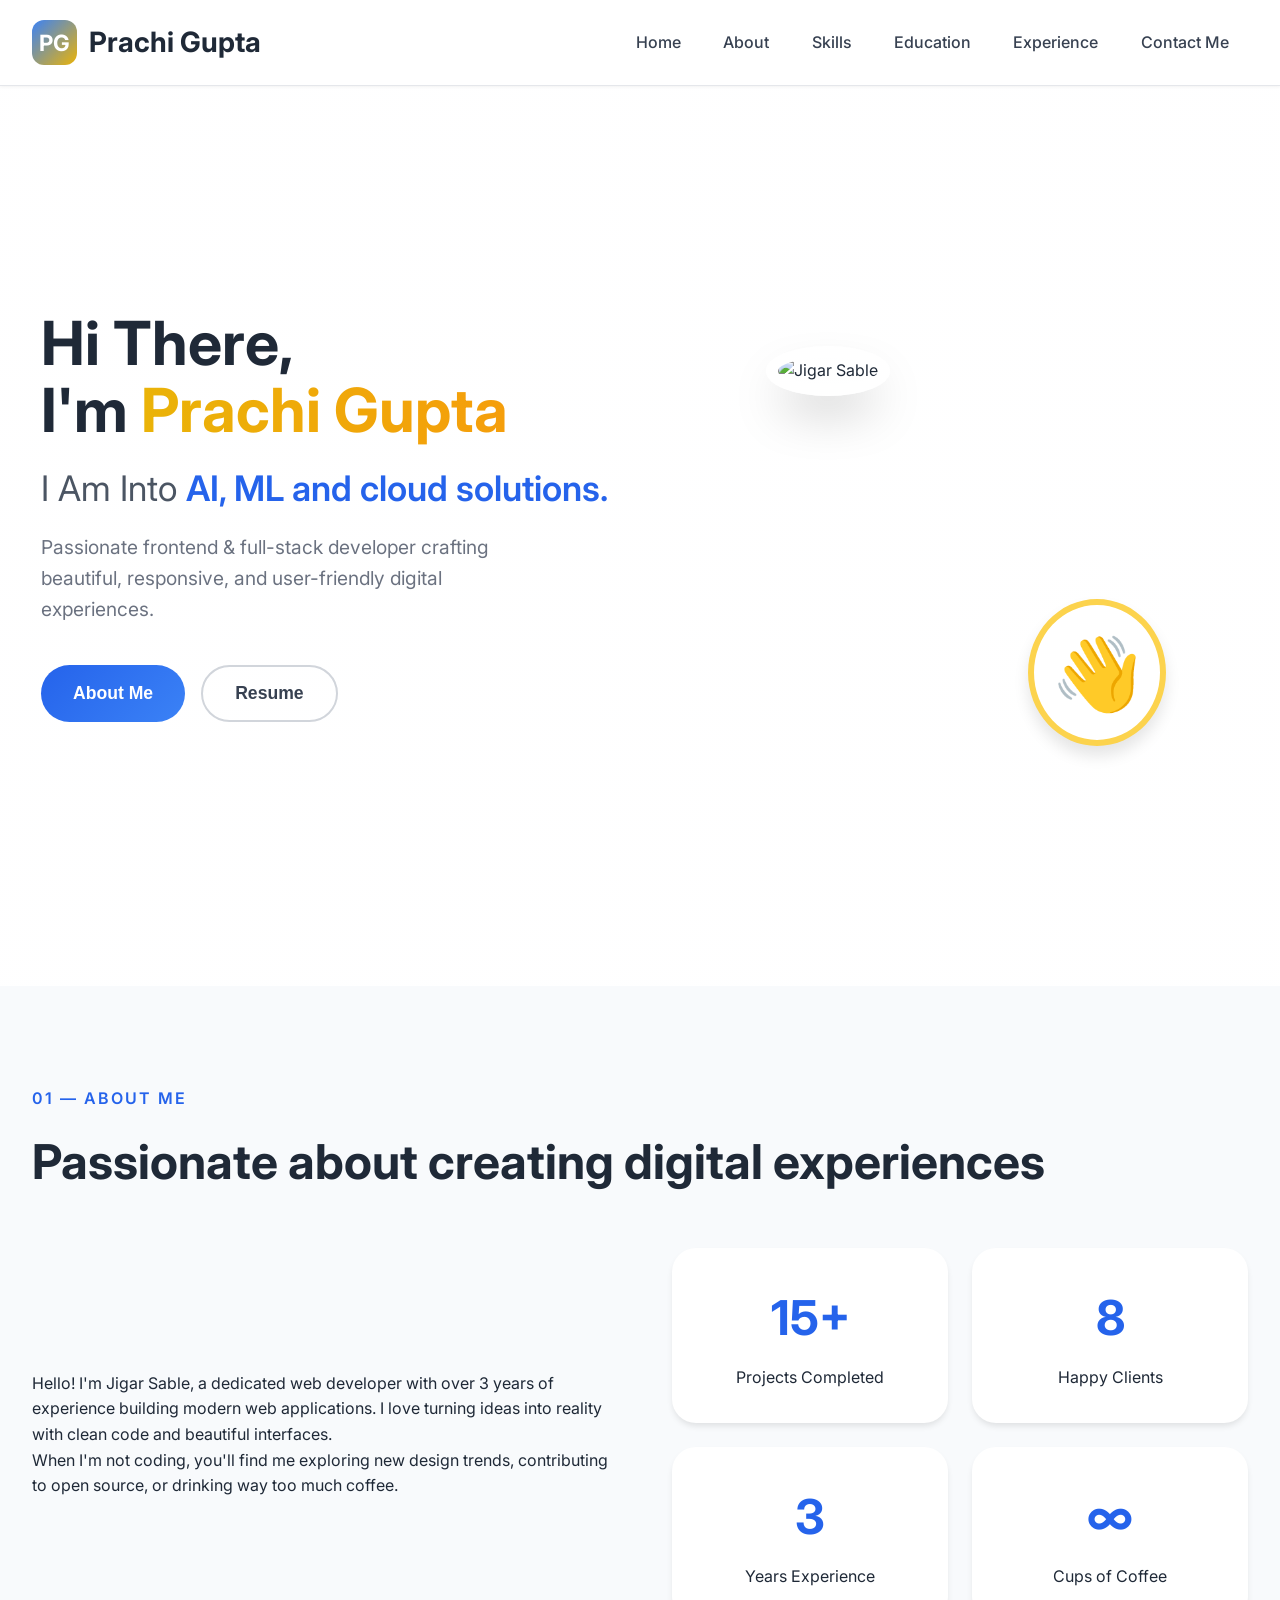
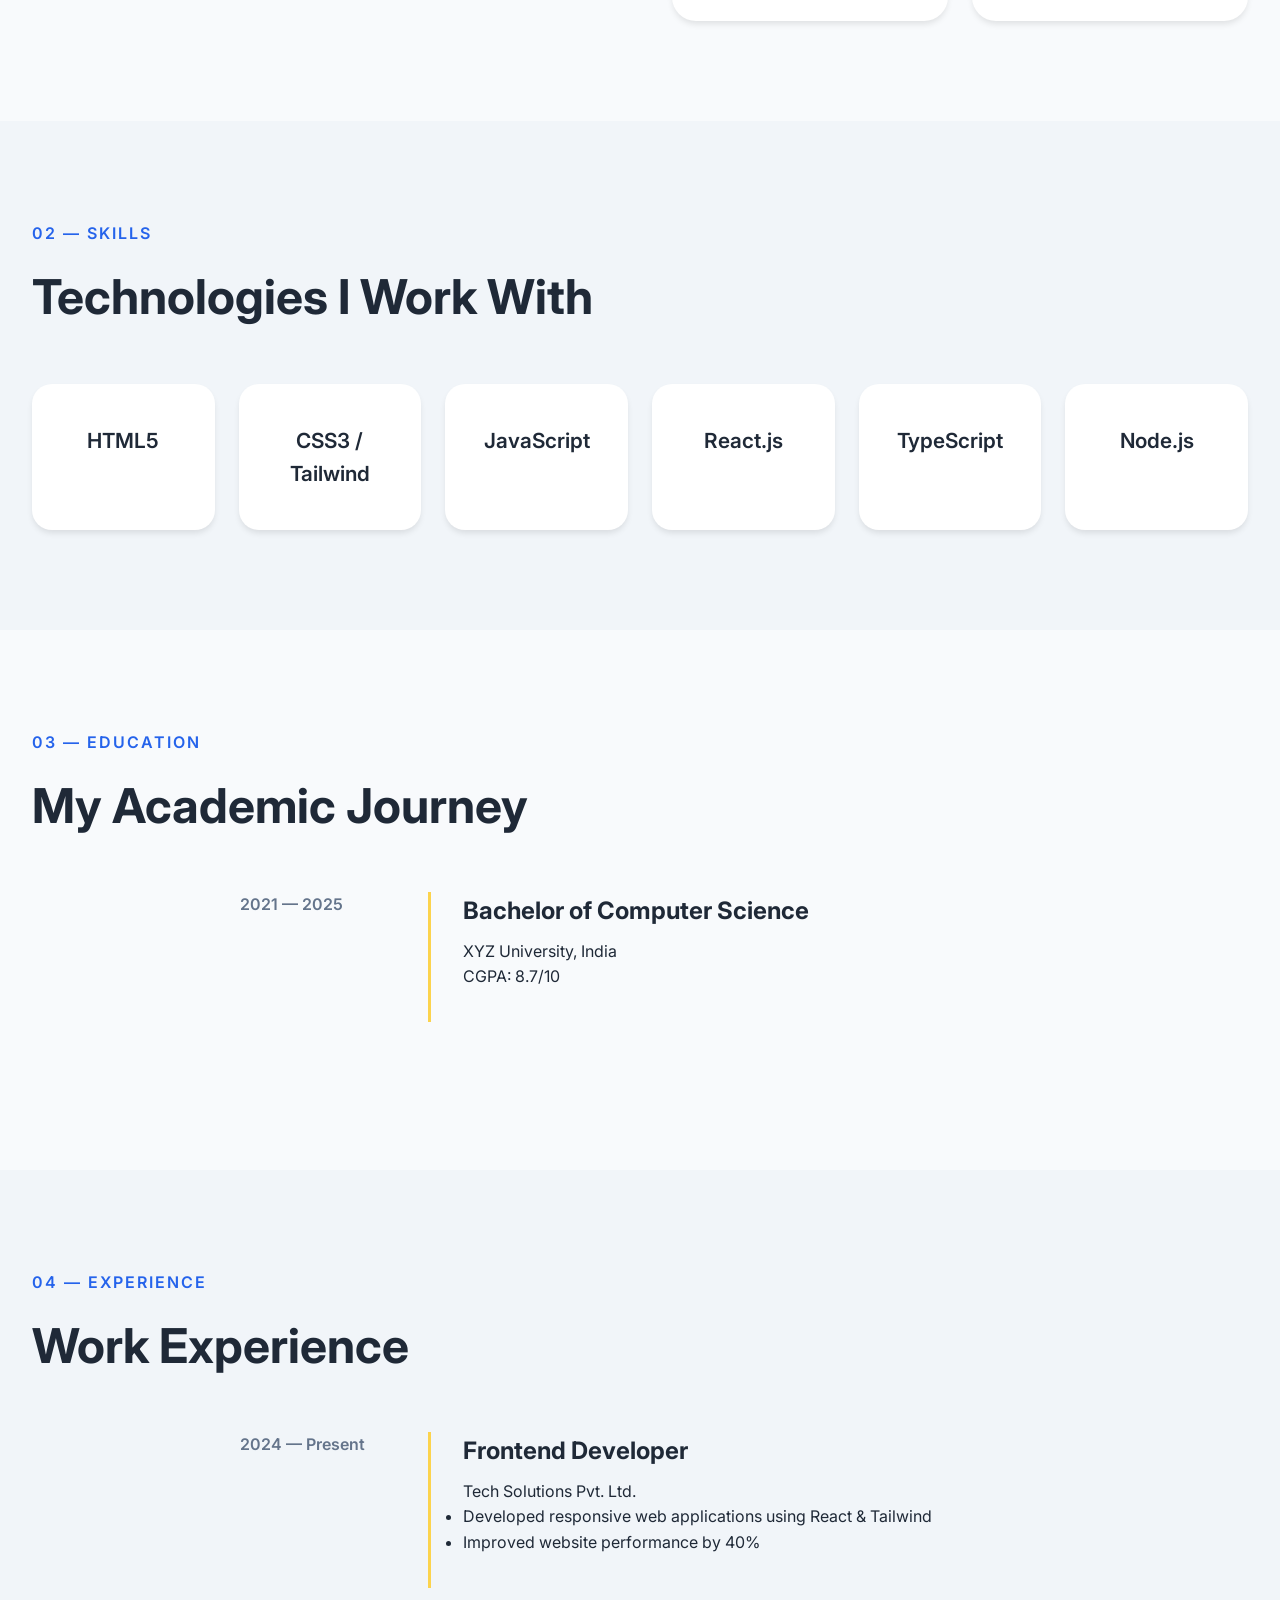
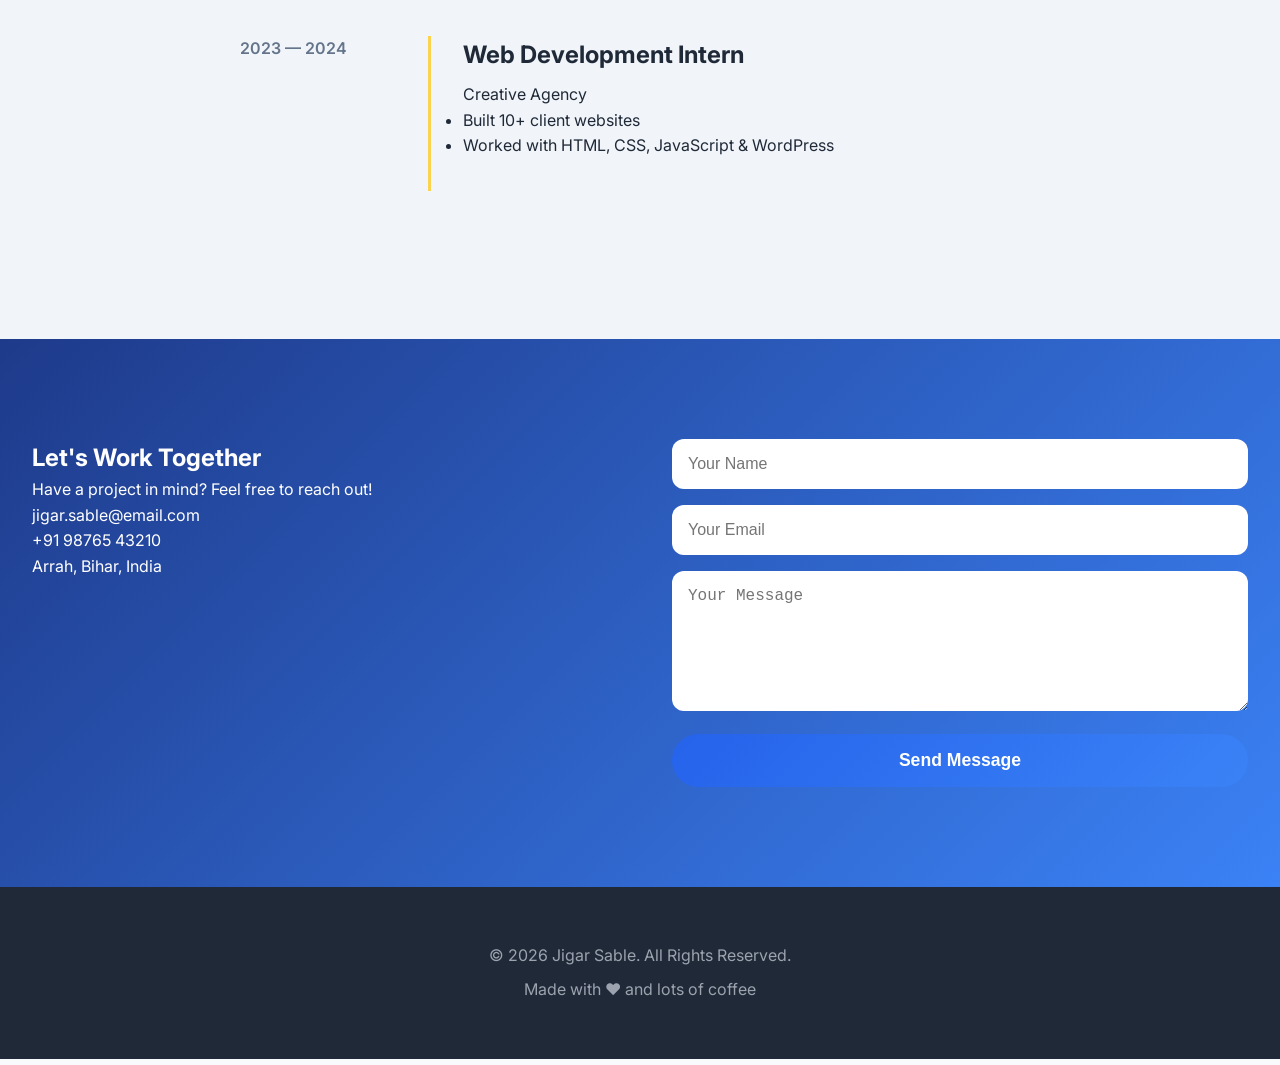
==== my_portfolio/index.html @ 1f9a7dc2 "Synced changes" ====
<!DOCTYPE html>
<html lang="en">
<head>
    <meta charset="UTF-8">
    <meta name="viewport" content="width=device-width, initial-scale=1.0">
    <title>Jigar Sable | Web Developer</title>

    <link rel="stylesheet" href="style.css">
    <link rel="javascript" href="script.js">
</head>
<body>

    <!-- Navbar -->
    <nav class="navbar">
        <div class="nav-container">
            <div class="logo">
                <span class="logo-icon">PG</span>
                <span class="logo-text">Prachi Gupta</span>
            </div>
            
            <div class="nav-links">
                <a href="#home">Home</a>
                <a href="#about">About</a>
                <a href="#skills">Skills</a>
                <a href="#education">Education</a>
                <a href="#experience">Experience</a>
                <a href="#contact">Contact Me</a>
            </div>
        </div>
    </nav>

    <!-- Hero Section -->
    <section id="home" class="hero">
        <div class="hero-content">
            <div class="hero-text">
                <h1>Hi There,<br>I'm <span class="highlight">Prachi Gupta</span></h1>
                <p class="tagline">I Am Into <span class="web-dev">AI, ML and cloud solutions.</span></p>
                <p class="description">
                    Passionate frontend & full-stack developer crafting beautiful, responsive, and user-friendly digital experiences.
                </p>
                
                <div class="hero-buttons">
                    <button onclick="document.getElementById('contact').scrollIntoView({ behavior: 'smooth' })" class="btn-primary">
                        About Me <i class="fas fa-arrow-right"></i>
                    </button>
                    <button onclick="alert('Resume downloaded! (Demo)')" class="btn-secondary">
                        <i class="fas fa-download"></i> Resume
                    </button>
                </div>

                <div class="social-links">
                    <a href="#"><i class="fab fa-linkedin-in"></i></a>
                    <a href="#"><i class="fab fa-twitter"></i></a>
                    <a href="#"><i class="fab fa-instagram"></i></a>
                    <a href="#"><i class="fab fa-telegram-plane"></i></a>
                    <a href="#"><i class="fab fa-discord"></i></a>
                </div>
            </div>

            <div class="hero-image">
                <div class="avatar-container">
                    <img src="https://picsum.photos/id/64/600/600" alt="Jigar Sable">
                    <div class="wave-emoji">👋</div>
                </div>
            </div>
        </div>
    </section>

    <!-- About Section -->
    <section id="about" class="section">
        <div class="container">
            <span class="section-number">01 — ABOUT ME</span>
            <h2 class="section-title">Passionate about creating digital experiences</h2>
            
            <div class="about-grid">
                <div class="about-text">
                    <p>Hello! I'm Jigar Sable, a dedicated web developer with over 3 years of experience building modern web applications. I love turning ideas into reality with clean code and beautiful interfaces.</p>
                    <p>When I'm not coding, you'll find me exploring new design trends, contributing to open source, or drinking way too much coffee.</p>
                </div>
                
                <div class="stats-grid">
                    <div class="stat-card">
                        <h3>15+</h3>
                        <p>Projects Completed</p>
                    </div>
                    <div class="stat-card">
                        <h3>8</h3>
                        <p>Happy Clients</p>
                    </div>
                    <div class="stat-card">
                        <h3>3</h3>
                        <p>Years Experience</p>
                    </div>
                    <div class="stat-card">
                        <h3>∞</h3>
                        <p>Cups of Coffee</p>
                    </div>
                </div>
            </div>
        </div>
    </section>

    <!-- Skills Section -->
    <section id="skills" class="section bg-light">
        <div class="container">
            <div class="text-center">
                <span class="section-number">02 — SKILLS</span>
                <h2 class="section-title">Technologies I Work With</h2>
            </div>
            
            <div class="skills-grid">
                <div class="skill-card">HTML5</div>
                <div class="skill-card">CSS3 / Tailwind</div>
                <div class="skill-card">JavaScript</div>
                <div class="skill-card">React.js</div>
                <div class="skill-card">TypeScript</div>
                <div class="skill-card">Node.js</div>
            </div>
        </div>
    </section>

    <!-- Education Section -->
    <section id="education" class="section">
        <div class="container">
            <div class="text-center">
                <span class="section-number">03 — EDUCATION</span>
                <h2 class="section-title">My Academic Journey</h2>
            </div>
            
            <div class="timeline">
                <div class="timeline-item">
                    <div class="timeline-date">2021 — 2025</div>
                    <div class="timeline-content">
                        <h3>Bachelor of Computer Science</h3>
                        <p class="institution">XYZ University, India</p>
                        <p>CGPA: 8.7/10</p>
                    </div>
                </div>
            </div>
        </div>
    </section>

    <!-- Experience Section -->
    <section id="experience" class="section bg-light">
        <div class="container">
            <div class="text-center">
                <span class="section-number">04 — EXPERIENCE</span>
                <h2 class="section-title">Work Experience</h2>
            </div>
            
            <div class="timeline">
                <div class="timeline-item">
                    <div class="timeline-date">2024 — Present</div>
                    <div class="timeline-content">
                        <h3>Frontend Developer</h3>
                        <p class="institution">Tech Solutions Pvt. Ltd.</p>
                        <ul>
                            <li>Developed responsive web applications using React & Tailwind</li>
                            <li>Improved website performance by 40%</li>
                        </ul>
                    </div>
                </div>
                
                <div class="timeline-item">
                    <div class="timeline-date">2023 — 2024</div>
                    <div class="timeline-content">
                        <h3>Web Development Intern</h3>
                        <p class="institution">Creative Agency</p>
                        <ul>
                            <li>Built 10+ client websites</li>
                            <li>Worked with HTML, CSS, JavaScript & WordPress</li>
                        </ul>
                    </div>
                </div>
            </div>
        </div>
    </section>

    <!-- Contact Section -->
    <section id="contact" class="section contact-section">
        <div class="container">
            <div class="contact-grid">
                <div>
                    <h2>Let's Work Together</h2>
                    <p>Have a project in mind? Feel free to reach out!</p>
                    
                    <div class="contact-info">
                        <p><i class="fas fa-envelope"></i> jigar.sable@email.com</p>
                        <p><i class="fas fa-phone"></i> +91 98765 43210</p>
                        <p><i class="fas fa-map-marker-alt"></i> Arrah, Bihar, India</p>
                    </div>
                </div>
                
                <form class="contact-form">
                    <input type="text" placeholder="Your Name" required>
                    <input type="email" placeholder="Your Email" required>
                    <textarea placeholder="Your Message" rows="6" required></textarea>
                    <button type="submit" class="btn-primary">Send Message</button>
                </form>
            </div>
        </div>
    </section>

    <!-- Footer -->
    <footer class="footer">
        <div class="container">
            <p>&copy; 2026 Jigar Sable. All Rights Reserved.</p>
            <p>Made with ❤️ and lots of coffee</p>
        </div>
    </footer>

</body>
</html>
---- my_portfolio/style.css ----
/* styles.css */
@import url('https://fonts.googleapis.com/css2?family=Inter:wght@400;500;600;700&display=swap');

* {
    margin: 0;
    padding: 0;
    box-sizing: border-box;
}

body {
    font-family: 'Inter', system_ui, sans-serif;
    line-height: 1.6;
    color: #1f2937;
    background-color: #f8fafc;
}

/* Navbar */
.navbar {
    background: white;
    border-bottom: 1px solid #e5e7eb;
    position: sticky;
    top: 0;
    z-index: 1000;
    box-shadow: 0 1px 3px rgba(0,0,0,0.05);
}

.nav-container {
    max-width: 1280px;
    margin: 0 auto;
    padding: 1.25rem 2rem;
    display: flex;
    align-items: center;
    justify-content: space-between;
}

.logo {
    display: flex;
    align-items: center;
    gap: 12px;
    font-size: 1.75rem;
    font-weight: 700;
}

.logo-icon {
    background: linear-gradient(135deg, #3b82f6, #eab308);
    color: white;
    width: 45px;
    height: 45px;
    border-radius: 12px;
    display: flex;
    align-items: center;
    justify-content: center;
    font-size: 1.4rem;
}

.nav-links a {
    margin: 0 1.2rem;
    text-decoration: none;
    color: #374151;
    font-weight: 500;
    transition: color 0.3s;
}

.nav-links a:hover {
    color: #eab308;
}

.hire-btn {
    background: #2563eb;
    color: white;
    border: none;
    padding: 12px 24px;
    border-radius: 9999px;
    font-weight: 600;
    cursor: pointer;
    display: flex;
    align-items: center;
    gap: 8px;
    transition: all 0.3s;
}

.hire-btn:hover {
    background: #1d4ed8;
    transform: translateY(-2px);
}

/* Hero */
.hero {
    min-height: 100vh;
    background: linear-gradient(rgba(255,255,255,0.95), rgba(255,255,255,0.95)),
                url('https://picsum.photos/id/1015/1920/1080') center/cover;
    display: flex;
    align-items: center;
}

.hero-content {
    max-width: 1280px;
    margin: 0 auto;
    padding: 0 2rem;
    display: grid;
    grid-template-columns: 1fr 1fr;
    gap: 4rem;
    align-items: center;
}

.highlight {
    background: linear-gradient(90deg, #eab308, #f59e0b);
    -webkit-background-clip: text;              
    -webkit-text-fill-color: transparent;
}

.web-dev {
    color: #2563eb;
    font-weight: 600;
}

.hero-text h1 {
    font-size: 3.8rem;
    line-height: 1.1;
    margin-bottom: 1rem;
}

.tagline {
    font-size: 2.2rem;
    margin-bottom: 1rem;
    color: #4b5563;
}

.description {
    font-size: 1.2rem;
    color: #6b7280;
    max-width: 500px;
}

.hero-buttons {
    margin: 2.5rem 0;
    display: flex;
    gap: 1rem;
}

.btn-primary {
    background: linear-gradient(135deg, #2563eb, #3b82f6);
    color: white;
    border: none;
    padding: 16px 32px;
    border-radius: 9999px;
    font-size: 1.1rem;
    font-weight: 600;
    cursor: pointer;
    transition: all 0.3s;
}

.btn-primary:hover {
    transform: translateY(-3px);
    box-shadow: 0 10px 15px -3px rgba(37, 99, 235, 0.3);
}

.btn-secondary {
    background: transparent;
    color: #374151;
    border: 2px solid #d1d5db;
    padding: 16px 32px;
    border-radius: 9999px;
    font-size: 1.1rem;
    font-weight: 600;
    cursor: pointer;
    transition: all 0.3s;
}

.btn-secondary:hover {
    border-color: #eab308;
    color: #eab308;
}

.avatar-container {
    position: relative;
    width: 380px;
    height: 380px;
    margin: 0 auto;
}

.avatar-container img {
    width: 100%;
    height: 100%;
    border-radius: 50%;
    border: 12px solid white;
    box-shadow: 0 25px 50px -12px rgb(0 0 0 / 0.25);
    transition: transform 0.4s ease;
}

.avatar-container:hover img {
    transform: scale(1.05);
}

.wave-emoji {
    position: absolute;
    bottom: -20px;
    right: -20px;
    font-size: 4.5rem;
    background: white;
    padding: 10px 18px;
    border-radius: 50%;
    box-shadow: 0 10px 15px rgba(0,0,0,0.1);
    border: 6px solid #fcd34d;
}

/* Sections */
.section {
    padding: 100px 0;
}

.bg-light {
    background-color: #f1f5f9;
}

.container {
    max-width: 1280px;
    margin: 0 auto;
    padding: 0 2rem;
}

.section-number {
    color: #2563eb;
    font-weight: 600;
    letter-spacing: 2px;
}

.section-title {
    font-size: 3rem;
    font-weight: 700;
    margin-top: 12px;
    margin-bottom: 3rem;
}

/* About */
.about-grid {
    display: grid;
    grid-template-columns: 1fr 1fr;
    gap: 4rem;
    align-items: center;
}

.stats-grid {
    display: grid;
    grid-template-columns: 1fr 1fr;
    gap: 1.5rem;
}

.stat-card {
    background: white;
    padding: 2rem;
    border-radius: 24px;
    box-shadow: 0 4px 6px -1px rgba(0, 0, 0, 0.1);
    text-align: center;
}

.stat-card h3 {
    font-size: 3rem;
    color: #2563eb;
    margin-bottom: 0.5rem;
}

/* Skills */
.skills-grid {
    display: grid;
    grid-template-columns: repeat(auto-fit, minmax(180px, 1fr));
    gap: 1.5rem;
    margin-top: 3rem;
}

.skill-card {
    background: white;
    padding: 2.5rem 1.5rem;
    border-radius: 20px;
    text-align: center;
    font-size: 1.3rem;
    font-weight: 600;
    box-shadow: 0 4px 6px -1px rgba(0, 0, 0, 0.1);
    transition: transform 0.3s;
}

.skill-card:hover {
    transform: translateY(-10px);
}

/* Timeline */
.timeline {
    max-width: 800px;
    margin: 0 auto;
}

.timeline-item {
    display: flex;
    gap: 3rem;
    margin-bottom: 3rem;
}

.timeline-date {
    min-width: 140px;
    font-weight: 600;
    color: #64748b;
}

.timeline-content {
    flex: 1;
    padding-bottom: 2rem;
    border-left: 3px solid #fcd34d;
    padding-left: 2rem;
}

.timeline-content h3 {
    font-size: 1.5rem;
    margin-bottom: 0.5rem;
}

/* Contact */
.contact-section {
    background: linear-gradient(135deg, #1e3a8a, #3b82f6);
    color: white;
}

.contact-grid {
    display: grid;
    grid-template-columns: 1fr 1fr;
    gap: 4rem;
}

.contact-form input,
.contact-form textarea {
    width: 100%;
    padding: 16px;
    border: none;
    border-radius: 12px;
    margin-bottom: 1rem;
    font-size: 1rem;
}

.contact-form button {
    width: 100%;
}

/* Footer */
.footer {
    background: #1f2937;
    color: #9ca3af;
    text-align: center;
    padding: 3rem 0;
}

.footer p {
    margin: 8px 0;
}

/* Responsive */
@media (max-width: 768px) {
    .hero-content {
        grid-template-columns: 1fr;
        text-align: center;
    }
    
    .hero-text h1 {
        font-size: 2.8rem;
    }
    
    .about-grid,
    .contact-grid {
        grid-template-columns: 1fr;
    }
    
    .nav-links {
        display: none;
    }
}
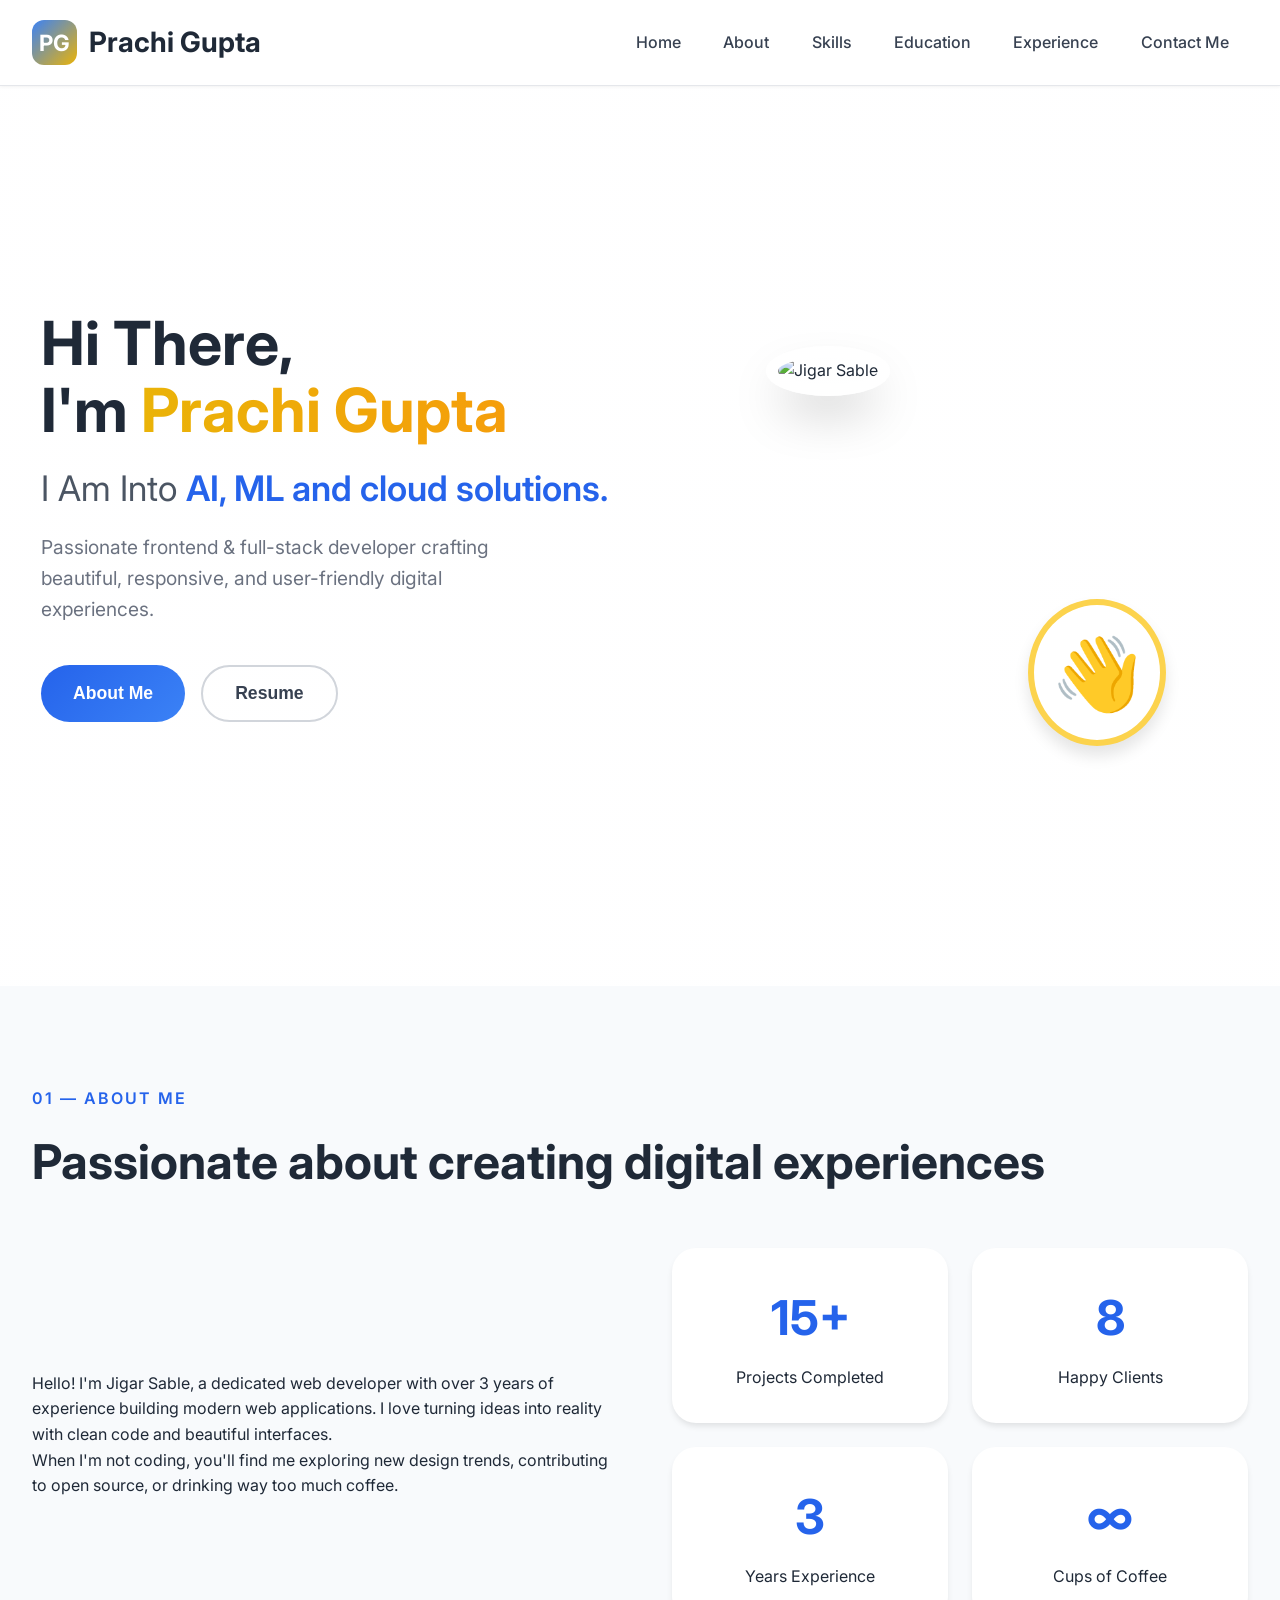
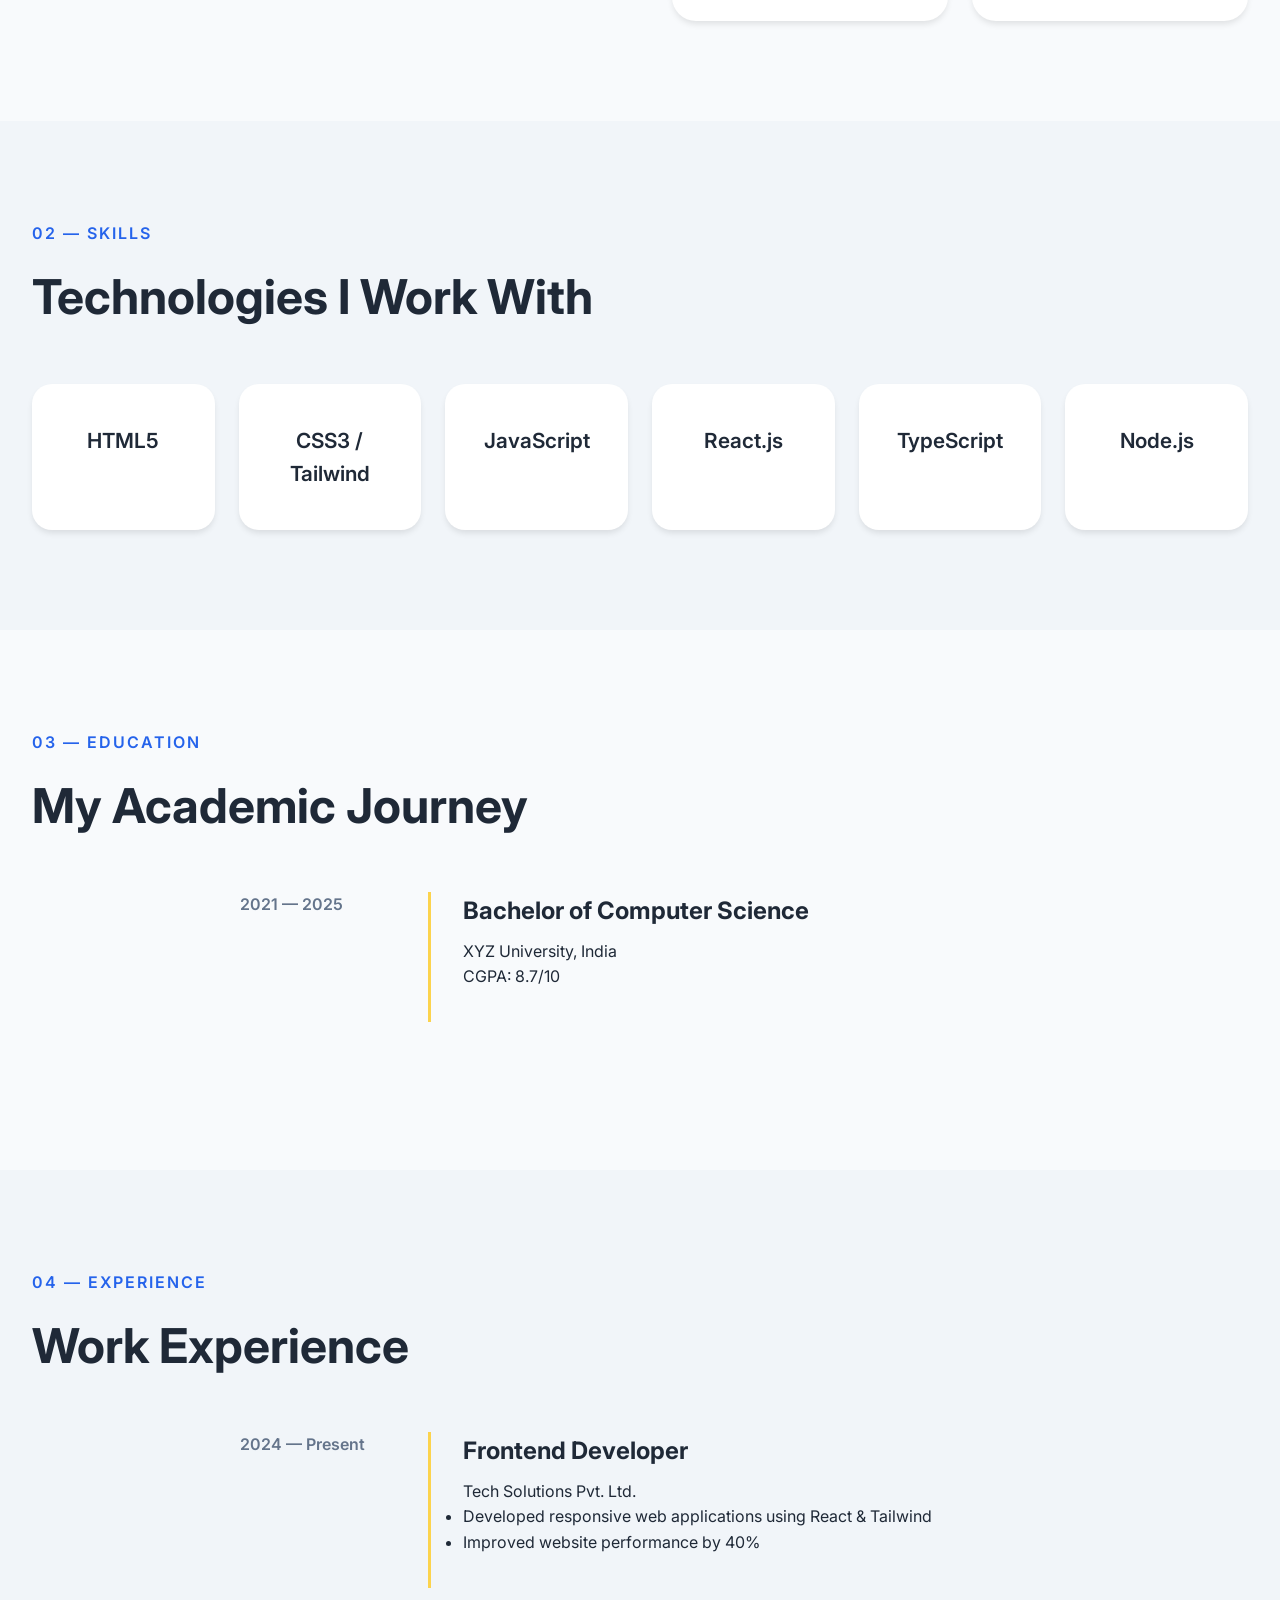
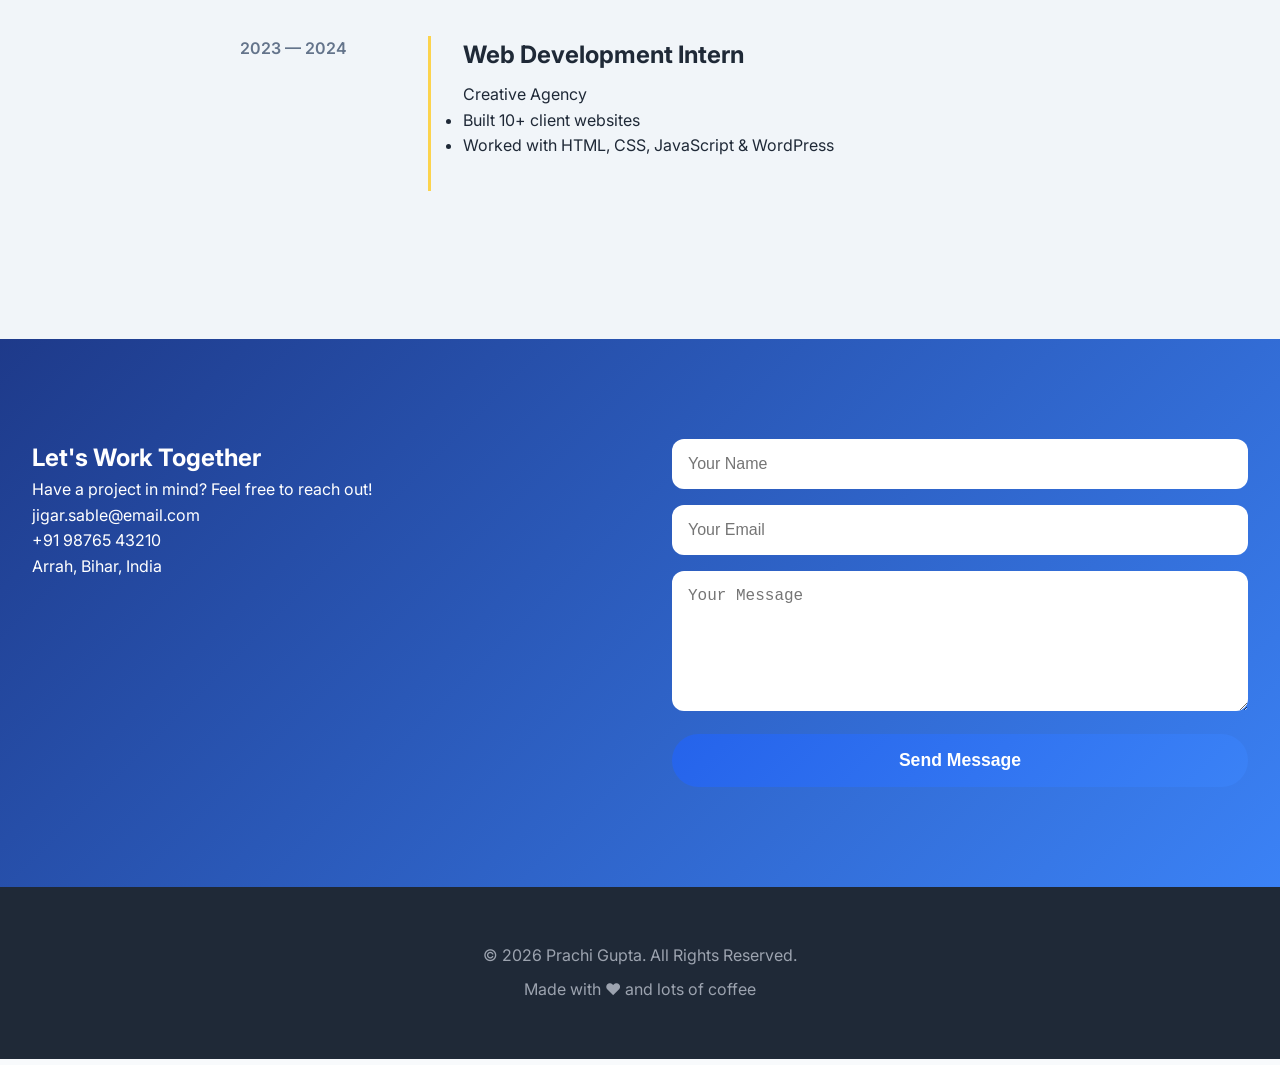
==== commit 9e8e17e8: "Solved js questions and updated portfolio" ====
--- a/my_portfolio/index.html
+++ b/my_portfolio/index.html
@@ -3,7 +3,7 @@
 <head>
     <meta charset="UTF-8">
     <meta name="viewport" content="width=device-width, initial-scale=1.0">
-    <title>Jigar Sable | Web Developer</title>
+    <title>Prachi Gupta | Web Developer</title>
 
     <link rel="stylesheet" href="style.css">
     <link rel="javascript" href="script.js">
@@ -204,7 +204,7 @@
     <!-- Footer -->
     <footer class="footer">
         <div class="container">
-            <p>&copy; 2026 Jigar Sable. All Rights Reserved.</p>
+            <p>&copy; 2026 Prachi Gupta. All Rights Reserved.</p>
             <p>Made with ❤️ and lots of coffee</p>
         </div>
     </footer>
